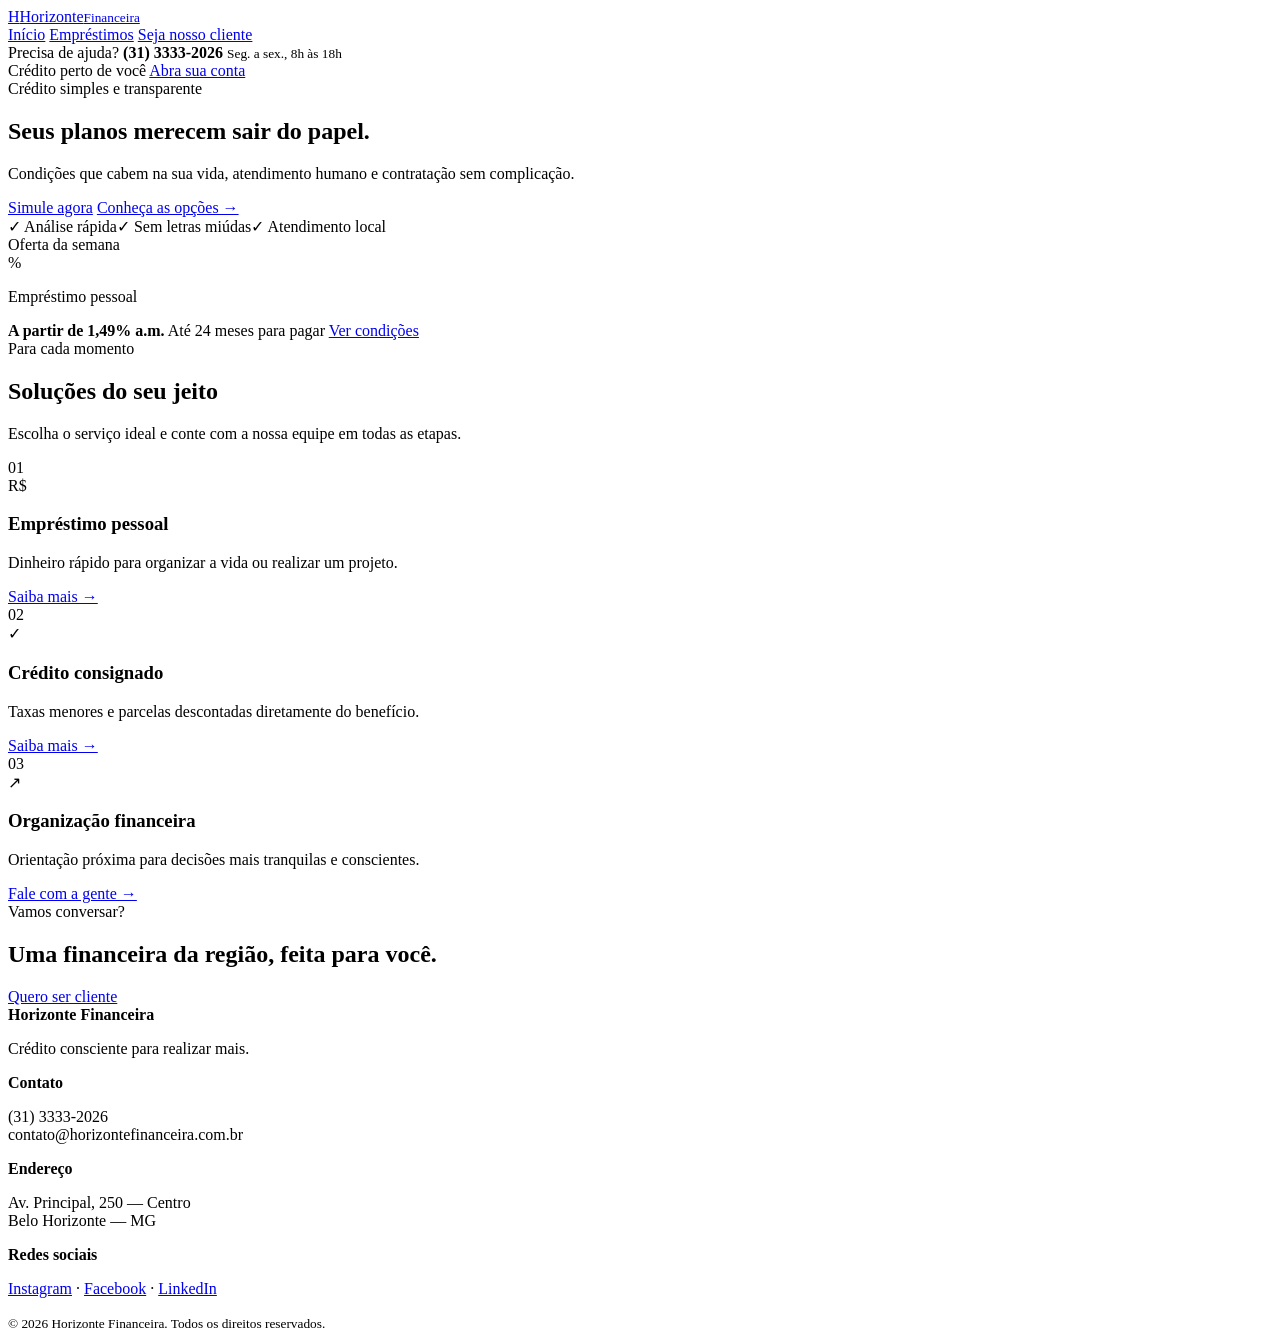
==== index.html @ f8af1b76 "feat: cria página inicial da financeira" ====
<!DOCTYPE html>
<html lang="pt-BR">
<head>
  <meta charset="UTF-8">
  <meta name="viewport" content="width=device-width, initial-scale=1.0">
  <meta name="description" content="Soluções financeiras simples, próximas e seguras.">
  <title>Horizonte Financeira | Início</title>
  <link rel="stylesheet" href="css/style.css">
</head>
<body>
  <aside class="sidebar">
    <a class="logo" href="index.html" aria-label="Horizonte Financeira - início">
      <span class="logo-mark">H</span><span>Horizonte<small>Financeira</small></span>
    </a>
    <nav aria-label="Menu principal">
      <a class="active" href="index.html">Início</a>
      <a href="emprestimos.html">Empréstimos</a>
      <a href="cliente.html">Seja nosso cliente</a>
    </nav>
    <div class="sidebar-help">
      <span>Precisa de ajuda?</span>
      <strong>(31) 3333-2026</strong>
      <small>Seg. a sex., 8h às 18h</small>
    </div>
  </aside>

  <div class="page">
    <header class="topbar">
      <span>Crédito perto de você</span>
      <a class="outline-button" href="cliente.html">Abra sua conta</a>
    </header>

    <main>
      <section class="hero">
        <div class="hero-content">
          <span class="eyebrow">Crédito simples e transparente</span>
          <h1>Seus planos merecem sair do papel.</h1>
          <p>Condições que cabem na sua vida, atendimento humano e contratação sem complicação.</p>
          <div class="actions">
            <a class="button" href="emprestimos.html">Simule agora</a>
            <a class="text-link" href="#servicos">Conheça as opções →</a>
          </div>
          <div class="trust-row">
            <span>✓ Análise rápida</span><span>✓ Sem letras miúdas</span><span>✓ Atendimento local</span>
          </div>
        </div>
        <div class="offer-card" aria-label="Oferta em destaque">
          <span class="tag">Oferta da semana</span>
          <div class="offer-icon">%</div>
          <p>Empréstimo pessoal</p>
          <strong>A partir de 1,49% a.m.</strong>
          <span>Até 24 meses para pagar</span>
          <a href="emprestimos.html">Ver condições</a>
        </div>
      </section>

      <section class="services section" id="servicos">
        <div class="section-heading">
          <div><span class="eyebrow">Para cada momento</span><h2>Soluções do seu jeito</h2></div>
          <p>Escolha o serviço ideal e conte com a nossa equipe em todas as etapas.</p>
        </div>
        <div class="card-grid">
          <article class="service-card">
            <span class="card-number">01</span><div class="service-icon">R$</div>
            <h3>Empréstimo pessoal</h3>
            <p>Dinheiro rápido para organizar a vida ou realizar um projeto.</p>
            <a href="emprestimos.html">Saiba mais →</a>
          </article>
          <article class="service-card featured">
            <span class="card-number">02</span><div class="service-icon">✓</div>
            <h3>Crédito consignado</h3>
            <p>Taxas menores e parcelas descontadas diretamente do benefício.</p>
            <a href="emprestimos.html#consignado">Saiba mais →</a>
          </article>
          <article class="service-card">
            <span class="card-number">03</span><div class="service-icon">↗</div>
            <h3>Organização financeira</h3>
            <p>Orientação próxima para decisões mais tranquilas e conscientes.</p>
            <a href="cliente.html">Fale com a gente →</a>
          </article>
        </div>
      </section>

      <section class="cta-strip">
        <div><span class="eyebrow light">Vamos conversar?</span><h2>Uma financeira da região, feita para você.</h2></div>
        <a class="button button-light" href="cliente.html">Quero ser cliente</a>
      </section>
    </main>

    <footer>
      <div><strong>Horizonte Financeira</strong><p>Crédito consciente para realizar mais.</p></div>
      <div><strong>Contato</strong><p>(31) 3333-2026<br>contato@horizontefinanceira.com.br</p></div>
      <div><strong>Endereço</strong><p>Av. Principal, 250 — Centro<br>Belo Horizonte — MG</p></div>
      <div><strong>Redes sociais</strong><p><a href="#" aria-label="Instagram">Instagram</a> · <a href="#" aria-label="Facebook">Facebook</a> · <a href="#" aria-label="LinkedIn">LinkedIn</a></p></div>
      <small>© 2026 Horizonte Financeira. Todos os direitos reservados.</small>
    </footer>
  </div>
</body>
</html>
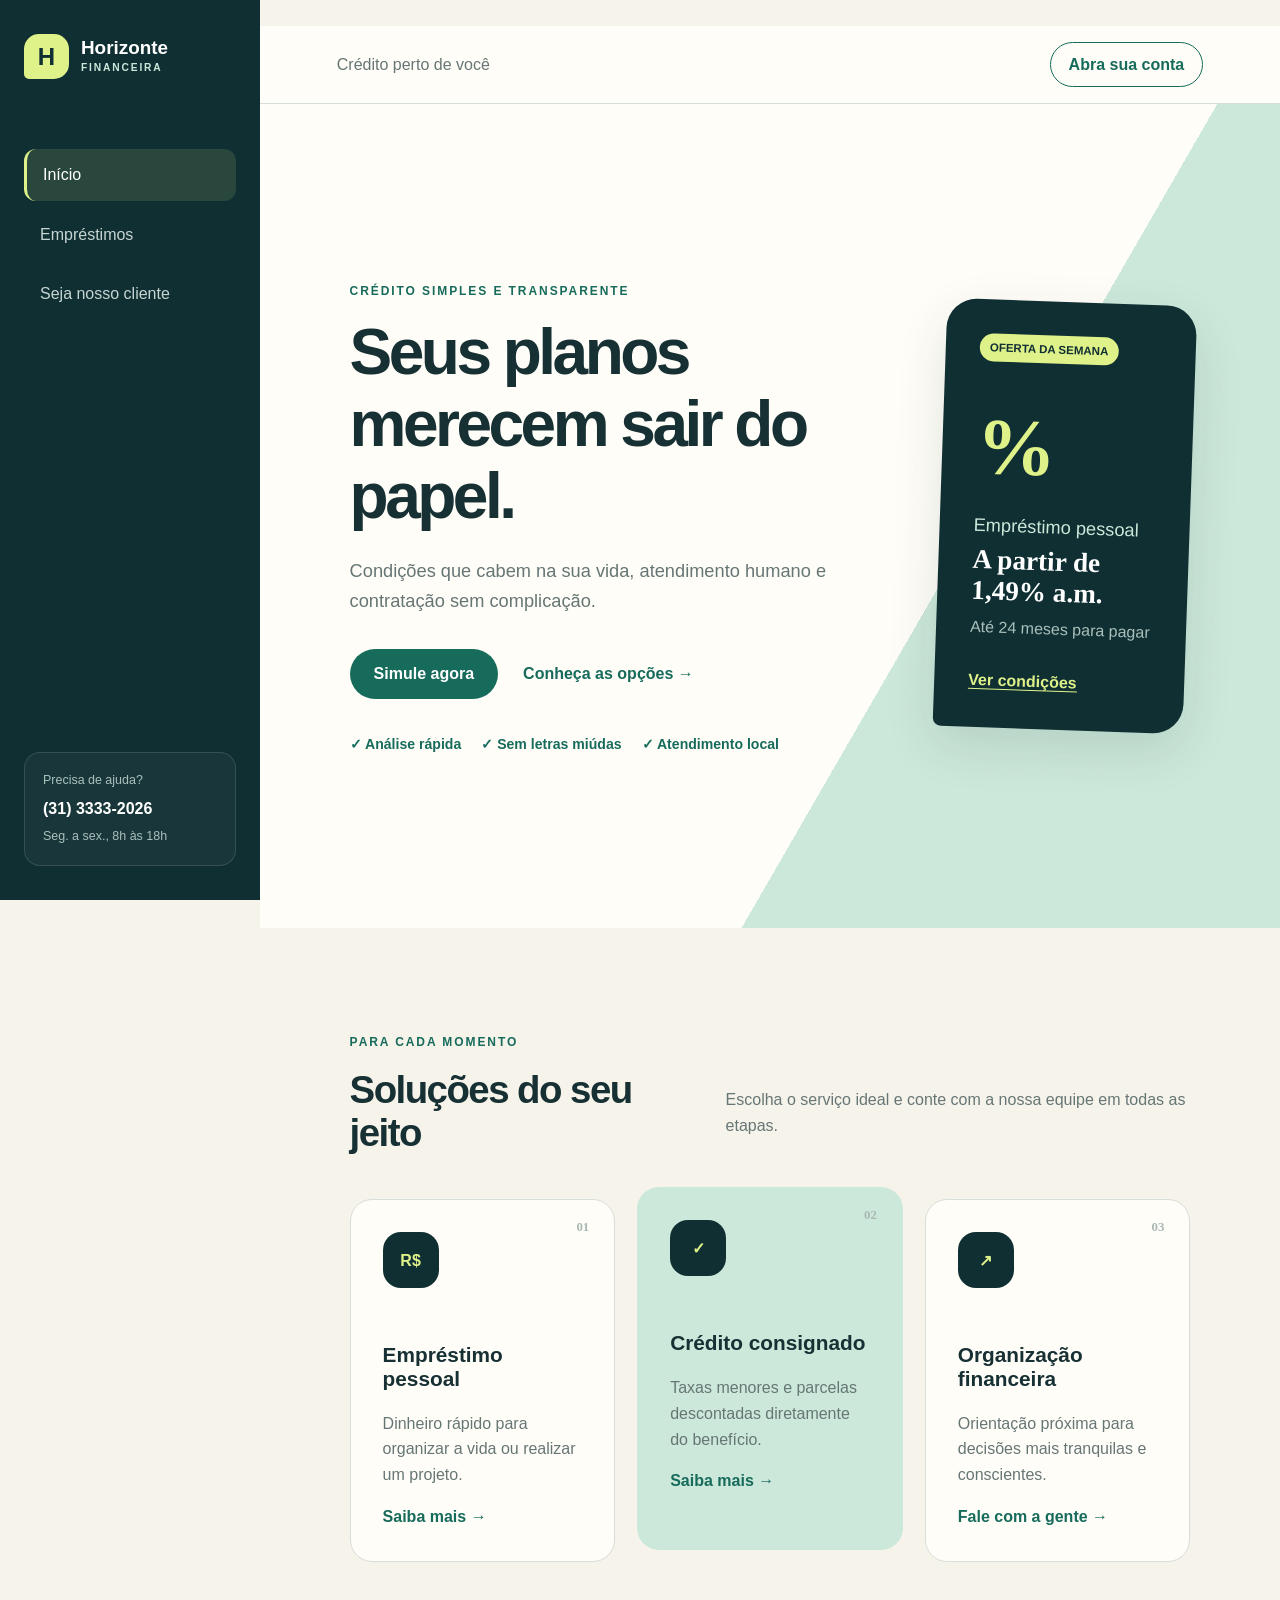
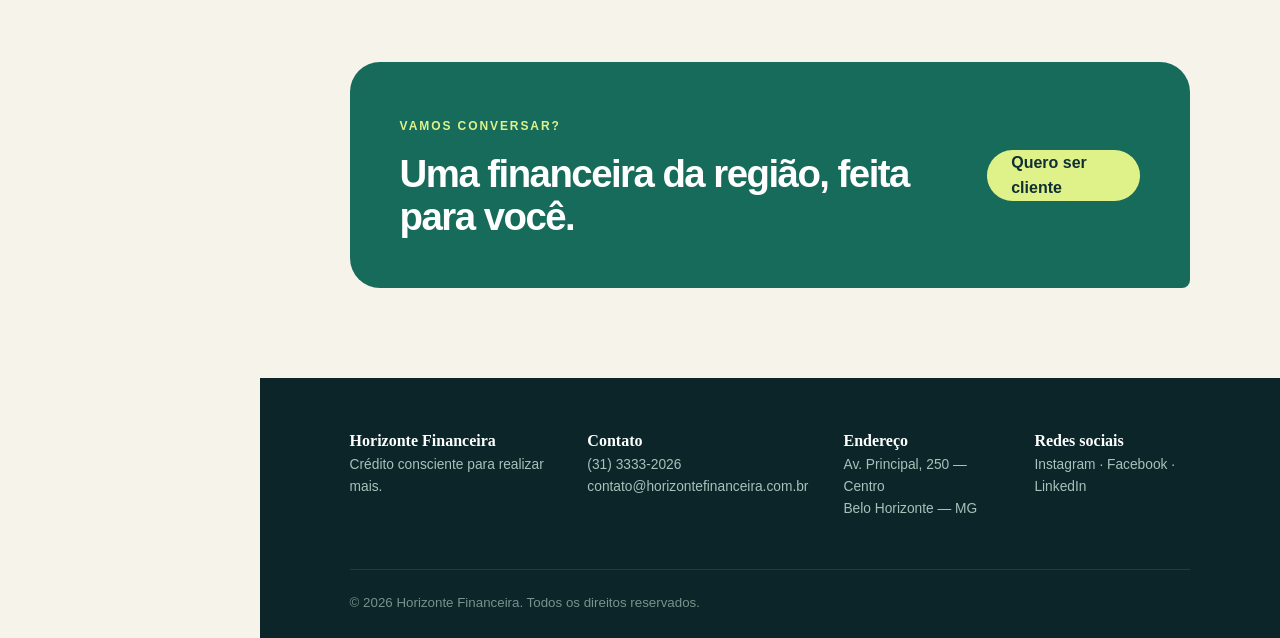
==== commit d9fde25b: "refactor: melhora acessibilidade e segurança da página inicial" ====
--- a/index.html
+++ b/index.html
@@ -3,17 +3,20 @@
 <head>
   <meta charset="UTF-8">
   <meta name="viewport" content="width=device-width, initial-scale=1.0">
+  <meta name="referrer" content="strict-origin-when-cross-origin">
+  <meta http-equiv="Content-Security-Policy" content="default-src 'self'; style-src 'self'; img-src 'self' data:; font-src 'self'; object-src 'none'; base-uri 'self'; form-action 'self'; frame-ancestors 'none'; upgrade-insecure-requests">
   <meta name="description" content="Soluções financeiras simples, próximas e seguras.">
   <title>Horizonte Financeira | Início</title>
   <link rel="stylesheet" href="css/style.css">
 </head>
 <body>
+  <a class="skip-link" href="#conteudo">Pular para o conteúdo</a>
   <aside class="sidebar">
     <a class="logo" href="index.html" aria-label="Horizonte Financeira - início">
       <span class="logo-mark">H</span><span>Horizonte<small>Financeira</small></span>
     </a>
     <nav aria-label="Menu principal">
-      <a class="active" href="index.html">Início</a>
+      <a class="active" href="index.html" aria-current="page">Início</a>
       <a href="emprestimos.html">Empréstimos</a>
       <a href="cliente.html">Seja nosso cliente</a>
     </nav>
@@ -30,7 +33,7 @@
       <a class="outline-button" href="cliente.html">Abra sua conta</a>
     </header>
 
-    <main>
+    <main id="conteudo">
       <section class="hero">
         <div class="hero-content">
           <span class="eyebrow">Crédito simples e transparente</span>
@@ -91,7 +94,7 @@
       <div><strong>Horizonte Financeira</strong><p>Crédito consciente para realizar mais.</p></div>
       <div><strong>Contato</strong><p>(31) 3333-2026<br>contato@horizontefinanceira.com.br</p></div>
       <div><strong>Endereço</strong><p>Av. Principal, 250 — Centro<br>Belo Horizonte — MG</p></div>
-      <div><strong>Redes sociais</strong><p><a href="#" aria-label="Instagram">Instagram</a> · <a href="#" aria-label="Facebook">Facebook</a> · <a href="#" aria-label="LinkedIn">LinkedIn</a></p></div>
+      <div><strong>Redes sociais</strong><p><span>Instagram</span> · <span>Facebook</span> · <span>LinkedIn</span></p></div>
       <small>© 2026 Horizonte Financeira. Todos os direitos reservados.</small>
     </footer>
   </div>
--- a/css/style.css
+++ b/css/style.css
@@ -0,0 +1,157 @@
+@import url('https://fonts.googleapis.com/css2?family=DM+Sans:wght@400;500;600;700&family=Manrope:wght@600;700;800&display=swap');
+
+:root {
+  --navy: #102f32;
+  --navy-2: #173f42;
+  --green: #176b5b;
+  --mint: #cce8da;
+  --lime: #dff28a;
+  --cream: #f6f3eb;
+  --paper: #fffdf8;
+  --ink: #173033;
+  --muted: #667675;
+  --line: #d8ded9;
+  --shadow: 0 18px 50px rgba(16, 47, 50, .12);
+  --radius: 22px;
+}
+
+* { box-sizing: border-box; }
+html { scroll-behavior: smooth; }
+body { margin: 0; background: var(--cream); color: var(--ink); font-family: "DM Sans", Arial, sans-serif; line-height: 1.6; }
+a { color: inherit; text-decoration: none; }
+h1, h2, h3, p { margin-top: 0; }
+h1, h2, h3 { font-family: "Manrope", Arial, sans-serif; line-height: 1.12; }
+h1 { font-size: clamp(2.6rem, 5vw, 5.2rem); letter-spacing: -.055em; }
+h2 { font-size: clamp(2rem, 3vw, 3.2rem); letter-spacing: -.04em; }
+h3 { font-size: 1.3rem; }
+button, input, select, textarea { font: inherit; }
+
+.sidebar {
+  position: fixed; inset: 0 auto 0 0; width: 260px; z-index: 10;
+  display: flex; flex-direction: column; padding: 34px 24px; color: white;
+  background: var(--navy);
+}
+.logo { display: flex; align-items: center; gap: 12px; font: 800 1.18rem/1 "Manrope", sans-serif; margin-bottom: 70px; }
+.logo small { display: block; margin-top: 5px; color: var(--mint); font: 600 .64rem/1 "DM Sans", sans-serif; letter-spacing: .18em; text-transform: uppercase; }
+.logo-mark { display: grid; place-items: center; width: 45px; height: 45px; background: var(--lime); color: var(--navy); border-radius: 15px 15px 15px 5px; font-size: 1.5rem; }
+.sidebar nav { display: grid; gap: 8px; }
+.sidebar nav a { padding: 13px 16px; border-radius: 12px; color: #c7d5d2; transition: .2s; }
+.sidebar nav a:hover, .sidebar nav a.active { background: rgba(223,242,138,.12); color: white; }
+.sidebar nav a.active { border-left: 3px solid var(--lime); }
+.sidebar-help { margin-top: auto; padding: 18px; border: 1px solid rgba(255,255,255,.12); border-radius: 16px; background: rgba(255,255,255,.04); }
+.sidebar-help span, .sidebar-help small { display: block; color: #a9c0bb; font-size: .78rem; }
+.sidebar-help strong { display: block; margin: 5px 0; }
+
+.page { margin-left: 260px; min-height: 100vh; }
+.topbar { min-height: 76px; padding: 16px 6vw; display: flex; align-items: center; justify-content: space-between; gap: 20px; background: var(--paper); border-bottom: 1px solid var(--line); color: var(--muted); }
+.outline-button { padding: 9px 18px; border: 1px solid var(--green); border-radius: 999px; color: var(--green); font-weight: 700; }
+.button { display: inline-flex; justify-content: center; align-items: center; min-height: 50px; padding: 0 24px; border: 0; border-radius: 999px; cursor: pointer; background: var(--green); color: white; font-weight: 700; transition: transform .2s, box-shadow .2s; }
+.button:hover { transform: translateY(-2px); box-shadow: 0 10px 25px rgba(23,107,91,.2); }
+.button-light { background: var(--lime); color: var(--navy); }
+.text-link { color: var(--green); font-weight: 700; }
+.eyebrow { display: inline-block; margin-bottom: 16px; color: var(--green); font-size: .75rem; font-weight: 800; letter-spacing: .16em; text-transform: uppercase; }
+.eyebrow.light { color: var(--lime); }
+.tag { display: inline-block; padding: 5px 10px; border-radius: 999px; background: var(--lime); color: var(--navy); font-size: .72rem; font-weight: 800; text-transform: uppercase; }
+.tag-light { background: rgba(255,255,255,.12); color: var(--lime); }
+.section { padding: 100px 7vw; }
+
+.hero { min-height: calc(100vh - 76px); padding: 8vw 7vw; display: grid; grid-template-columns: 1.4fr .7fr; gap: 7vw; align-items: center; background: linear-gradient(120deg, var(--paper) 0 64%, var(--mint) 64%); }
+.hero-content { max-width: 770px; }
+.hero h1 { max-width: 720px; margin-bottom: 24px; }
+.hero p { max-width: 620px; color: var(--muted); font-size: 1.14rem; }
+.actions { display: flex; align-items: center; gap: 25px; margin: 34px 0; }
+.trust-row { display: flex; flex-wrap: wrap; gap: 20px; color: var(--green); font-size: .88rem; font-weight: 600; }
+.offer-card { position: relative; padding: 34px; border-radius: 30px 30px 30px 8px; background: var(--navy); color: white; box-shadow: var(--shadow); transform: rotate(2deg); }
+.offer-card .offer-icon { margin: 45px 0 24px; color: var(--lime); font: 800 5rem/1 "Manrope"; }
+.offer-card p { margin-bottom: 4px; color: var(--mint); }
+.offer-card strong { display: block; font: 700 1.7rem "Manrope"; }
+.offer-card > span:not(.tag) { display: block; margin: 8px 0 28px; color: #a9c0bb; }
+.offer-card a { border-bottom: 1px solid var(--lime); color: var(--lime); font-weight: 700; }
+
+.section-heading { display: flex; justify-content: space-between; align-items: end; gap: 50px; margin-bottom: 45px; }
+.section-heading h2 { margin-bottom: 0; }
+.section-heading > p { max-width: 480px; color: var(--muted); }
+.card-grid { display: grid; grid-template-columns: repeat(3, 1fr); gap: 22px; }
+.service-card { position: relative; min-height: 340px; padding: 32px; border: 1px solid var(--line); border-radius: var(--radius); background: var(--paper); }
+.service-card.featured { background: var(--mint); border-color: transparent; transform: translateY(-12px); }
+.card-number { position: absolute; right: 25px; top: 20px; color: #a9b8b4; font: 700 .8rem "Manrope"; }
+.service-icon { display: grid; place-items: center; width: 56px; height: 56px; margin-bottom: 55px; border-radius: 18px; background: var(--navy); color: var(--lime); font-weight: 800; }
+.service-card p { min-height: 76px; color: var(--muted); }
+.service-card a { color: var(--green); font-weight: 700; }
+.cta-strip { margin: 0 7vw 90px; padding: 50px; display: flex; justify-content: space-between; align-items: center; gap: 30px; border-radius: 30px 30px 8px; background: var(--green); color: white; }
+.cta-strip h2 { margin-bottom: 0; font-size: clamp(1.7rem, 3vw, 2.7rem); }
+.cta-strip p { margin: 8px 0 0; color: var(--mint); }
+
+.page-hero { padding: 100px 7vw 85px; background: var(--paper); }
+.page-hero h1 { max-width: 900px; font-size: clamp(2.7rem, 5vw, 4.8rem); }
+.page-hero p { max-width: 700px; color: var(--muted); font-size: 1.1rem; }
+.loan-options { display: grid; grid-template-columns: 1fr 1fr; gap: 25px; }
+.loan-card { min-height: 410px; padding: 40px; display: flex; flex-direction: column; justify-content: space-between; border-radius: var(--radius); background: var(--paper); box-shadow: var(--shadow); }
+.loan-card.dark { background: var(--navy); color: white; }
+.loan-card h2 { margin: 22px 0 15px; font-size: 2.3rem; }
+.loan-card p, .loan-card li { color: var(--muted); }
+.loan-card.dark p, .loan-card.dark li { color: #b9cac6; }
+.loan-card ul { padding-left: 20px; }
+.light-link { color: var(--lime); }
+.simulator { display: grid; grid-template-columns: .8fr 1.2fr; gap: 8vw; align-items: center; background: var(--mint); }
+.simulator-copy p { color: #536b67; }
+.notice { margin-top: 28px; padding: 15px; border-left: 3px solid var(--green); background: rgba(255,255,255,.5); font-size: .88rem; }
+.simulator-box { padding: 36px; border-radius: var(--radius); background: var(--paper); box-shadow: var(--shadow); }
+.simulator-box label { display: block; margin: 17px 0 7px; font-weight: 700; }
+select, input, textarea { width: 100%; padding: 13px 14px; border: 1px solid #bdc9c5; border-radius: 10px; background: white; color: var(--ink); outline: none; }
+select:focus, input:focus, textarea:focus { border-color: var(--green); box-shadow: 0 0 0 3px rgba(23,107,91,.12); }
+input[type="range"] { padding: 0; accent-color: var(--green); }
+.range-labels { display: flex; justify-content: space-between; align-items: baseline; margin-bottom: 10px; }
+.range-labels strong { font-size: 1.4rem; }.range-labels span { color: var(--muted); font-size: .75rem; }
+.result { margin: 25px 0; padding: 22px; border-radius: 15px; background: var(--navy); color: white; }
+.result span, .result small { display: block; color: #acc2bd; }.result strong { display: block; color: var(--lime); font: 800 2rem "Manrope"; }
+.full-button { width: 100%; }
+.faq-list { max-width: 900px; }
+details { border-top: 1px solid var(--line); }
+details:last-child { border-bottom: 1px solid var(--line); }
+summary { padding: 22px 5px; cursor: pointer; list-style: none; font-weight: 700; }
+summary::after { content: "+"; float: right; color: var(--green); font-size: 1.4rem; }
+details[open] summary::after { content: "−"; }
+details p { padding: 0 35px 22px 5px; color: var(--muted); }
+
+.signup { display: grid; grid-template-columns: .85fr 1.15fr; min-height: calc(100vh - 76px); }
+.signup-visual { padding: 5vw; background: var(--green); color: white; }
+.visual-card { position: sticky; top: 110px; }
+.signup-visual h1 { font-size: clamp(2.4rem, 4vw, 4rem); }
+.signup-visual p { color: var(--mint); }
+.person-illustration { position: relative; height: 230px; margin: 30px 0; overflow: hidden; border-radius: 100px 100px 18px 18px; background: var(--lime); }
+.sun { position: absolute; width: 65px; height: 65px; top: 30px; right: 40px; border-radius: 50%; background: #fff8cc; }
+.desk { position: absolute; width: 78%; height: 18px; left: 11%; bottom: 45px; background: var(--navy); border-radius: 8px; }
+.person { position: absolute; width: 100px; height: 130px; left: 35%; bottom: 45px; border-radius: 50px 50px 10px 10px; background: #ef9c76; border-top: 42px solid var(--navy-2); }
+.plant { position: absolute; width: 35px; height: 80px; left: 12%; bottom: 62px; border-left: 6px solid var(--navy); border-radius: 50%; transform: rotate(-20deg); }
+.check-list { display: flex; flex-wrap: wrap; gap: 12px 28px; padding: 0; list-style: none; color: var(--lime); font-weight: 600; }
+.check-list li::before { content: "✓ "; }
+.form-area { padding: 7vw; background: var(--paper); }
+.form-area > p { color: var(--muted); }
+.client-form { display: grid; grid-template-columns: 1fr 1fr; gap: 19px; margin-top: 36px; }
+.field label { display: block; margin-bottom: 6px; font-weight: 700; font-size: .9rem; }
+.full { grid-column: 1 / -1; }
+.consent { display: flex; gap: 10px; align-items: flex-start; color: var(--muted); font-size: .84rem; }
+.consent input { width: auto; margin-top: 5px; accent-color: var(--green); }
+.form-note { text-align: center; color: var(--muted); }
+
+footer { padding: 50px 7vw 25px; display: grid; grid-template-columns: 1.3fr repeat(3, 1fr); gap: 35px; background: #0b2528; color: white; }
+footer strong { font-family: "Manrope"; }
+footer p, footer a { color: #a9c0bb; font-size: .86rem; }
+footer small { grid-column: 1 / -1; padding-top: 22px; border-top: 1px solid rgba(255,255,255,.1); color: #79928d; }
+
+@media (max-width: 980px) {
+  .sidebar { position: static; width: 100%; min-height: auto; padding: 18px 5vw; flex-direction: row; align-items: center; gap: 25px; }
+  .logo { margin: 0 auto 0 0; }.sidebar nav { display: flex; }.sidebar-help { display: none; }
+  .page { margin-left: 0; }.hero { grid-template-columns: 1fr; background: var(--paper); }.offer-card { max-width: 430px; transform: none; }
+  .card-grid { grid-template-columns: 1fr; }.service-card.featured { transform: none; }
+  .simulator, .signup { grid-template-columns: 1fr; }.visual-card { position: static; }
+  footer { grid-template-columns: 1fr 1fr; }
+}
+@media (max-width: 650px) {
+  .sidebar { align-items: flex-start; flex-direction: column; }.sidebar nav { width: 100%; overflow-x: auto; }.sidebar nav a { white-space: nowrap; padding: 10px; font-size: .85rem; }
+  .topbar { display: none; }.section, .page-hero, .hero, .form-area, .signup-visual { padding: 65px 6vw; }
+  .hero { min-height: auto; }.hero h1 { font-size: 2.7rem; }.actions, .section-heading, .cta-strip { align-items: flex-start; flex-direction: column; }
+  .loan-options { grid-template-columns: 1fr; }.client-form { grid-template-columns: 1fr; }.field, .full { grid-column: 1; }
+  .cta-strip { margin: 0 5vw 60px; padding: 35px; } footer { grid-template-columns: 1fr; } footer small { grid-column: 1; }
+}
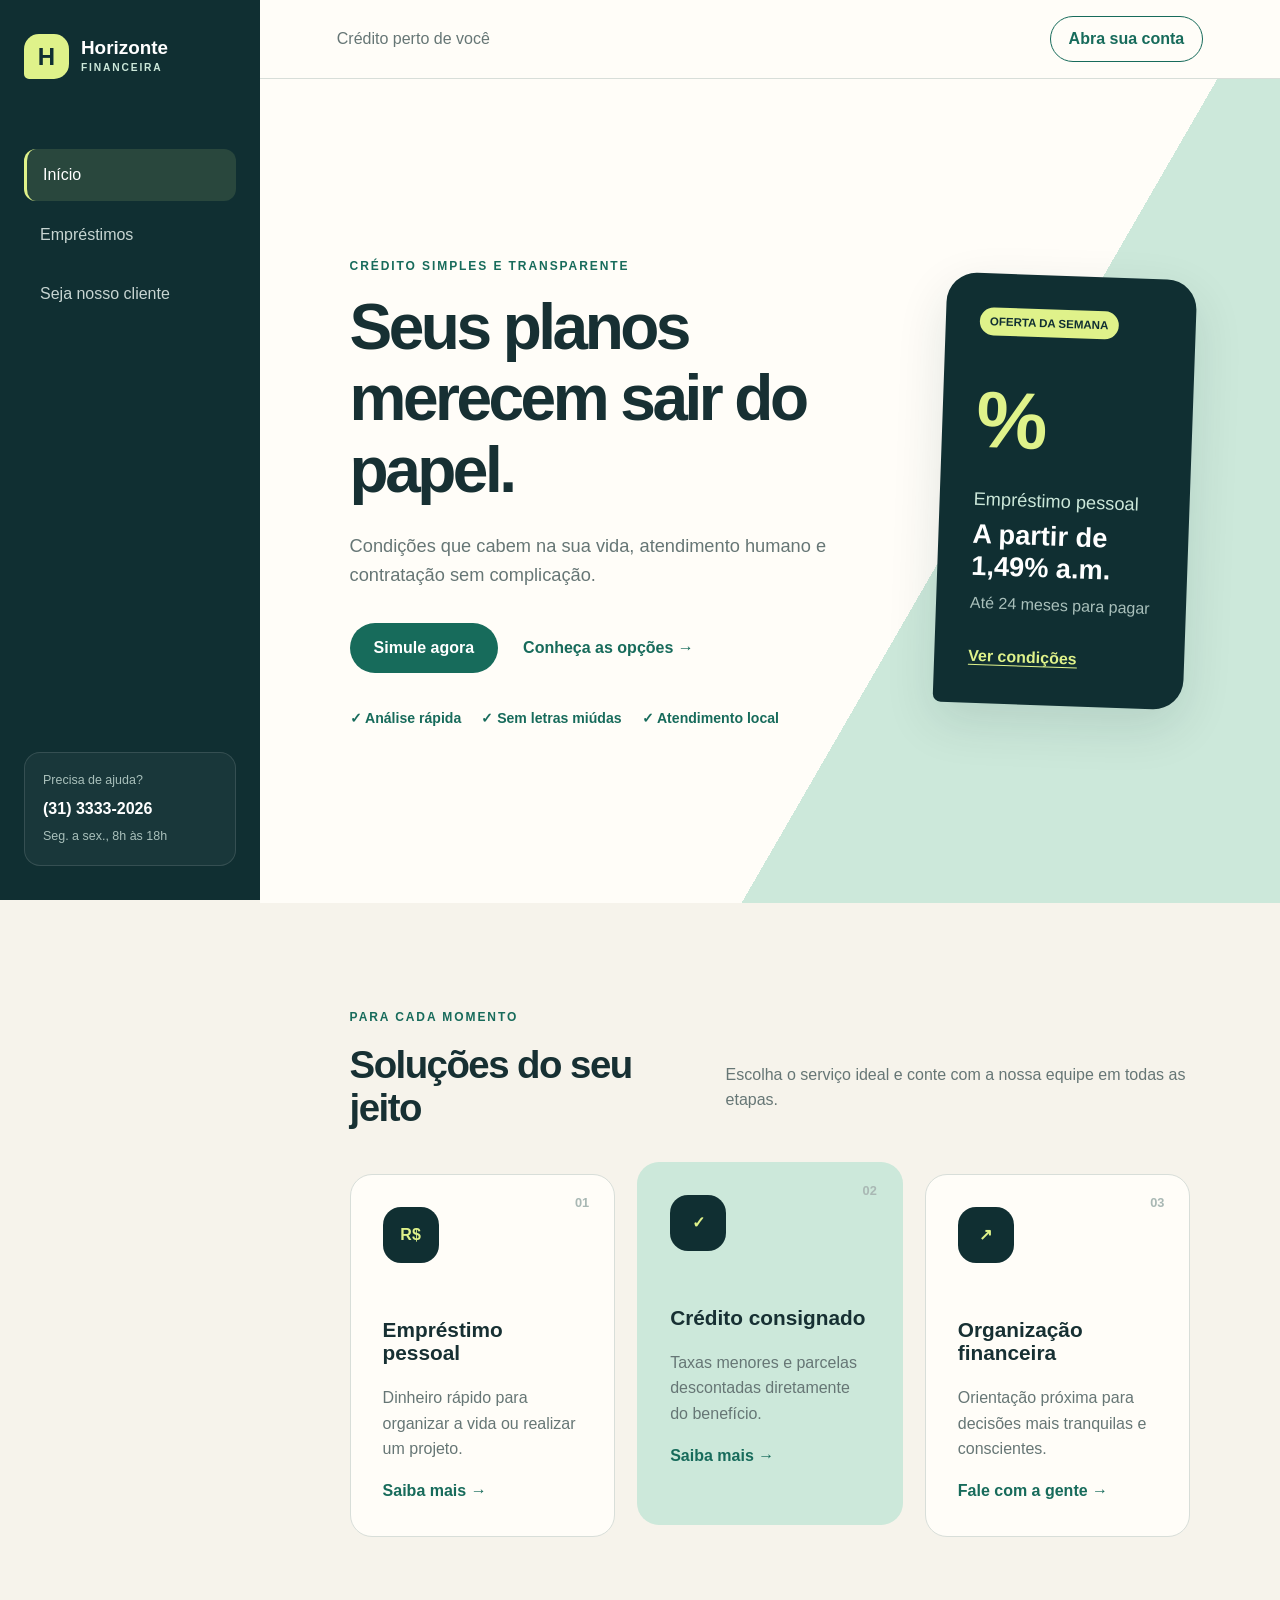
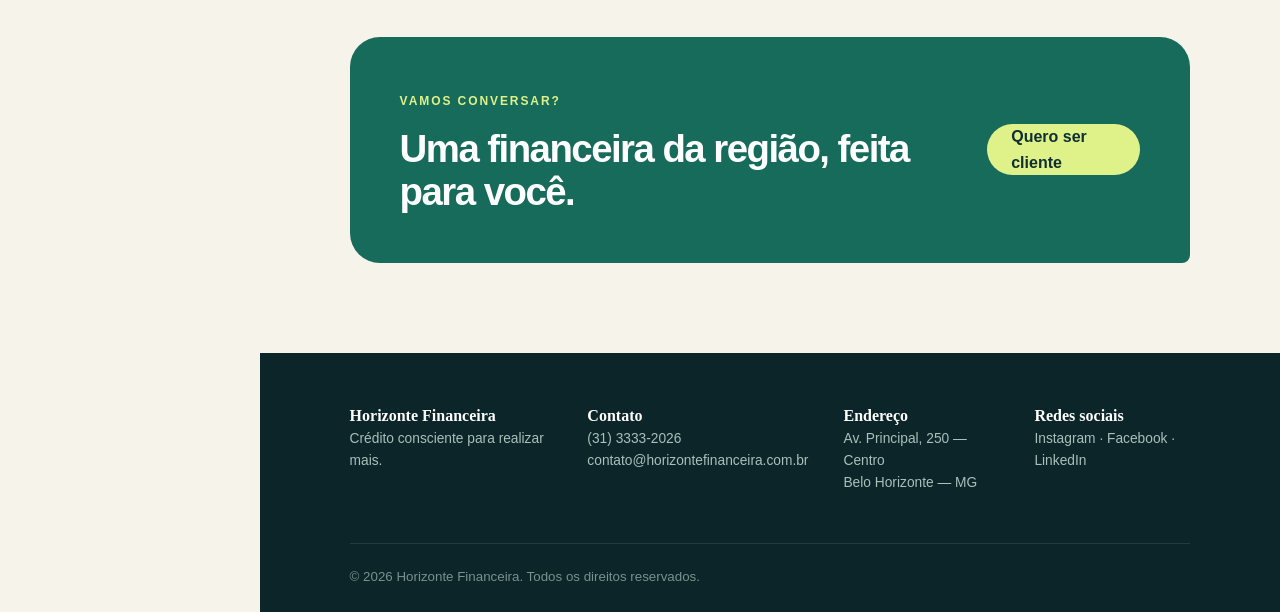
==== commit 8fae5a6e: "refactor: adiociona personalização e melhora identificação" ====
--- a/index.html
+++ b/index.html
@@ -6,6 +6,8 @@
   <meta name="referrer" content="strict-origin-when-cross-origin">
   <meta http-equiv="Content-Security-Policy" content="default-src 'self'; style-src 'self'; img-src 'self' data:; font-src 'self'; object-src 'none'; base-uri 'self'; form-action 'self'; frame-ancestors 'none'; upgrade-insecure-requests">
   <meta name="description" content="Soluções financeiras simples, próximas e seguras.">
+  <meta name="author" content="Ana Clara Cruz">
+  
   <title>Horizonte Financeira | Início</title>
   <link rel="stylesheet" href="css/style.css">
 </head>
--- a/css/style.css
+++ b/css/style.css
@@ -1,5 +1,3 @@
-@import url('https://fonts.googleapis.com/css2?family=DM+Sans:wght@400;500;600;700&family=Manrope:wght@600;700;800&display=swap');
-
 :root {
   --navy: #102f32;
   --navy-2: #173f42;
@@ -17,10 +15,13 @@
 
 * { box-sizing: border-box; }
 html { scroll-behavior: smooth; }
-body { margin: 0; background: var(--cream); color: var(--ink); font-family: "DM Sans", Arial, sans-serif; line-height: 1.6; }
+body { margin: 0; background: var(--cream); color: var(--ink); font-family: Inter, "Segoe UI", Arial, sans-serif; line-height: 1.6; }
 a { color: inherit; text-decoration: none; }
+.skip-link { position: fixed; left: 16px; top: -60px; z-index: 100; padding: 10px 16px; border-radius: 8px; background: var(--lime); color: var(--navy); font-weight: 800; }
+.skip-link:focus { top: 16px; }
+:focus-visible { outline: 3px solid #e3b341; outline-offset: 3px; }
 h1, h2, h3, p { margin-top: 0; }
-h1, h2, h3 { font-family: "Manrope", Arial, sans-serif; line-height: 1.12; }
+h1, h2, h3 { font-family: Inter, "Segoe UI", Arial, sans-serif; line-height: 1.12; }
 h1 { font-size: clamp(2.6rem, 5vw, 5.2rem); letter-spacing: -.055em; }
 h2 { font-size: clamp(2rem, 3vw, 3.2rem); letter-spacing: -.04em; }
 h3 { font-size: 1.3rem; }
@@ -31,8 +32,8 @@
   display: flex; flex-direction: column; padding: 34px 24px; color: white;
   background: var(--navy);
 }
-.logo { display: flex; align-items: center; gap: 12px; font: 800 1.18rem/1 "Manrope", sans-serif; margin-bottom: 70px; }
-.logo small { display: block; margin-top: 5px; color: var(--mint); font: 600 .64rem/1 "DM Sans", sans-serif; letter-spacing: .18em; text-transform: uppercase; }
+.logo { display: flex; align-items: center; gap: 12px; font: 800 1.18rem/1 Inter, "Segoe UI", Arial, sans-serif; margin-bottom: 70px; }
+.logo small { display: block; margin-top: 5px; color: var(--mint); font: 600 .64rem/1 Inter, "Segoe UI", Arial, sans-serif; letter-spacing: .18em; text-transform: uppercase; }
 .logo-mark { display: grid; place-items: center; width: 45px; height: 45px; background: var(--lime); color: var(--navy); border-radius: 15px 15px 15px 5px; font-size: 1.5rem; }
 .sidebar nav { display: grid; gap: 8px; }
 .sidebar nav a { padding: 13px 16px; border-radius: 12px; color: #c7d5d2; transition: .2s; }
@@ -62,9 +63,9 @@
 .actions { display: flex; align-items: center; gap: 25px; margin: 34px 0; }
 .trust-row { display: flex; flex-wrap: wrap; gap: 20px; color: var(--green); font-size: .88rem; font-weight: 600; }
 .offer-card { position: relative; padding: 34px; border-radius: 30px 30px 30px 8px; background: var(--navy); color: white; box-shadow: var(--shadow); transform: rotate(2deg); }
-.offer-card .offer-icon { margin: 45px 0 24px; color: var(--lime); font: 800 5rem/1 "Manrope"; }
+.offer-card .offer-icon { margin: 45px 0 24px; color: var(--lime); font: 800 5rem/1 Inter, "Segoe UI", Arial, sans-serif; }
 .offer-card p { margin-bottom: 4px; color: var(--mint); }
-.offer-card strong { display: block; font: 700 1.7rem "Manrope"; }
+.offer-card strong { display: block; font: 700 1.7rem Inter, "Segoe UI", Arial, sans-serif; }
 .offer-card > span:not(.tag) { display: block; margin: 8px 0 28px; color: #a9c0bb; }
 .offer-card a { border-bottom: 1px solid var(--lime); color: var(--lime); font-weight: 700; }
 
@@ -74,7 +75,7 @@
 .card-grid { display: grid; grid-template-columns: repeat(3, 1fr); gap: 22px; }
 .service-card { position: relative; min-height: 340px; padding: 32px; border: 1px solid var(--line); border-radius: var(--radius); background: var(--paper); }
 .service-card.featured { background: var(--mint); border-color: transparent; transform: translateY(-12px); }
-.card-number { position: absolute; right: 25px; top: 20px; color: #a9b8b4; font: 700 .8rem "Manrope"; }
+.card-number { position: absolute; right: 25px; top: 20px; color: #a9b8b4; font: 700 .8rem Inter, "Segoe UI", Arial, sans-serif; }
 .service-icon { display: grid; place-items: center; width: 56px; height: 56px; margin-bottom: 55px; border-radius: 18px; background: var(--navy); color: var(--lime); font-weight: 800; }
 .service-card p { min-height: 76px; color: var(--muted); }
 .service-card a { color: var(--green); font-weight: 700; }
@@ -104,8 +105,10 @@
 .range-labels { display: flex; justify-content: space-between; align-items: baseline; margin-bottom: 10px; }
 .range-labels strong { font-size: 1.4rem; }.range-labels span { color: var(--muted); font-size: .75rem; }
 .result { margin: 25px 0; padding: 22px; border-radius: 15px; background: var(--navy); color: white; }
-.result span, .result small { display: block; color: #acc2bd; }.result strong { display: block; color: var(--lime); font: 800 2rem "Manrope"; }
+.result span, .result small { display: block; color: #acc2bd; }.result strong { display: block; color: var(--lime); font: 800 2rem Inter, "Segoe UI", Arial, sans-serif; }
 .full-button { width: 100%; }
+.helper-text { display: block; margin-top: 6px; color: var(--muted); font-size: .76rem; }
+.form-note { padding: 12px; border-radius: 10px; background: #eef6f2; }
 .faq-list { max-width: 900px; }
 details { border-top: 1px solid var(--line); }
 details:last-child { border-bottom: 1px solid var(--line); }
@@ -154,4 +157,8 @@
   .hero { min-height: auto; }.hero h1 { font-size: 2.7rem; }.actions, .section-heading, .cta-strip { align-items: flex-start; flex-direction: column; }
   .loan-options { grid-template-columns: 1fr; }.client-form { grid-template-columns: 1fr; }.field, .full { grid-column: 1; }
   .cta-strip { margin: 0 5vw 60px; padding: 35px; } footer { grid-template-columns: 1fr; } footer small { grid-column: 1; }
-}+}
+@media (prefers-reduced-motion: reduce) {
+  html { scroll-behavior: auto; }
+  *, *::before, *::after { transition: none !important; animation: none !important; }
+}
